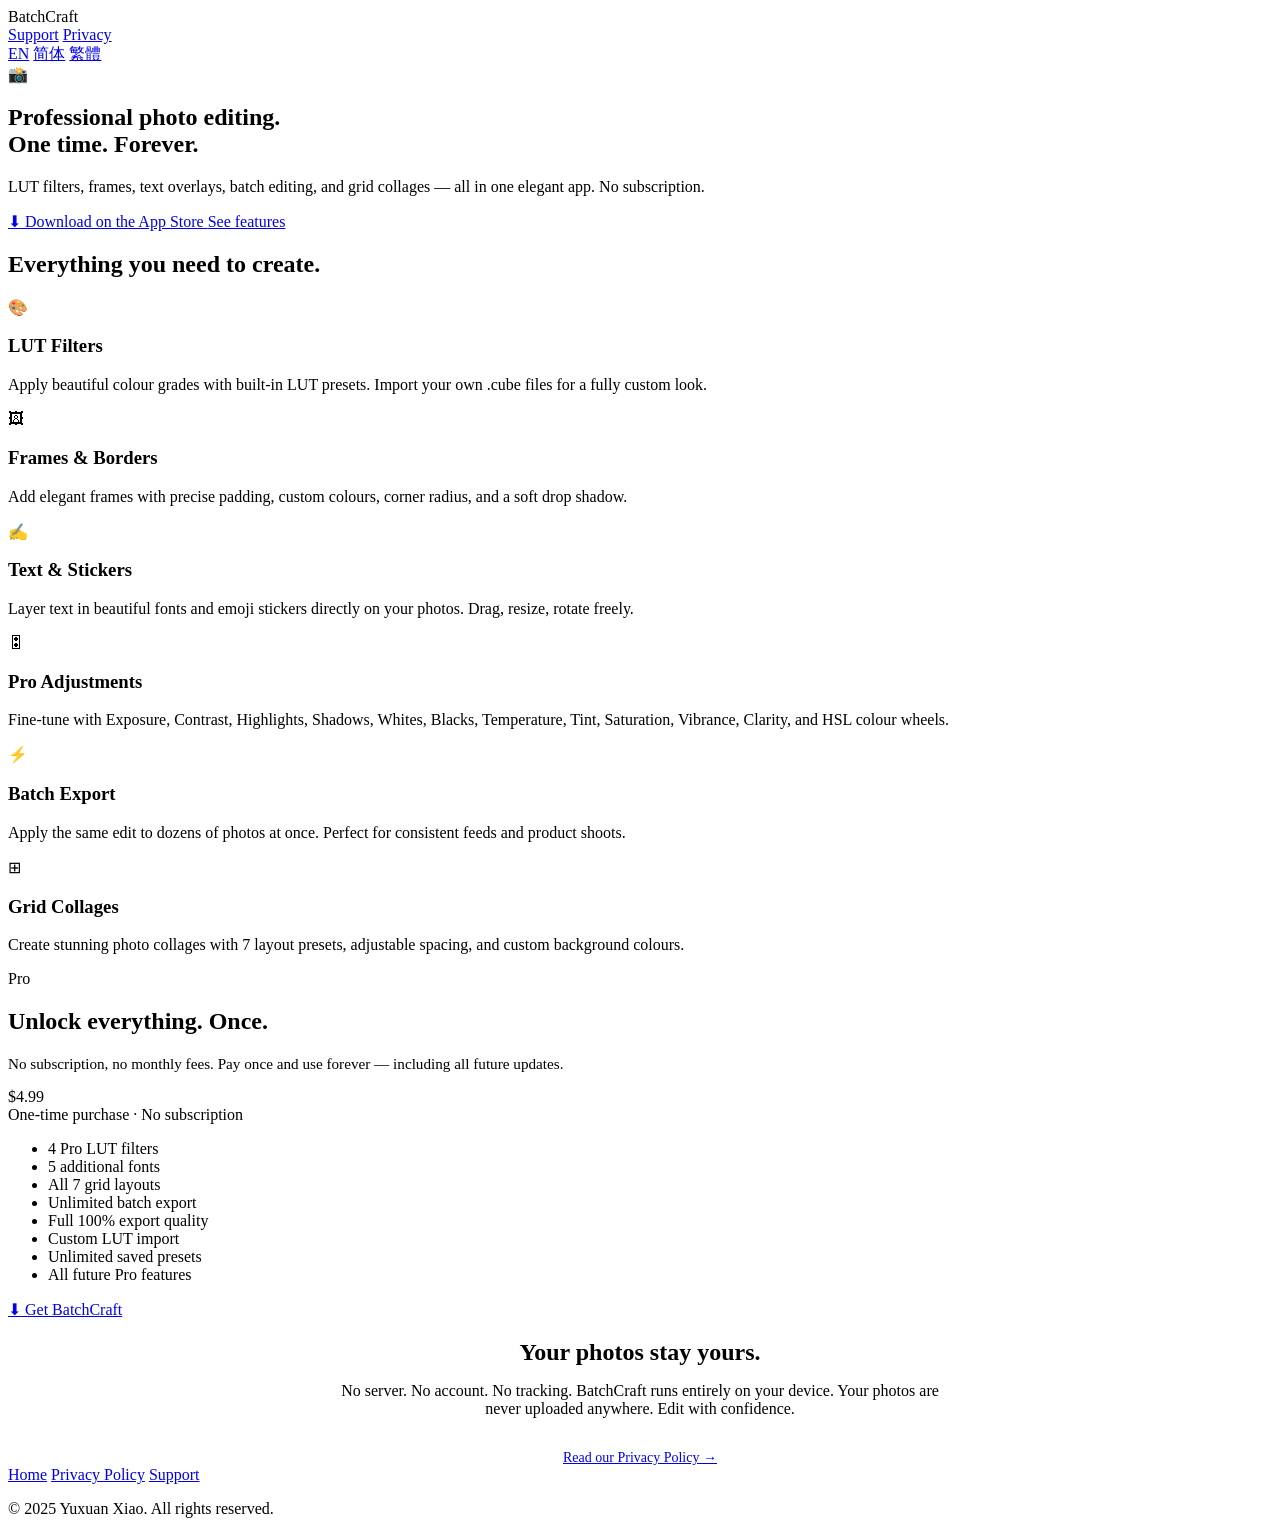
==== index.html @ df3e440c "Create index.html" ====
<!DOCTYPE html>
<html lang="en">
<head>
  <meta charset="UTF-8" />
  <meta name="viewport" content="width=device-width, initial-scale=1.0" />
  <title>BatchCraft — Professional Photo Editing for iPhone</title>
  <meta name="description" content="BatchCraft is a professional photo editor for iPhone. Powerful filters, frames, batch editing, and grid collages. One-time Pro unlock, no subscription." />
  <link rel="stylesheet" href="assets/style.css" />
</head>
<body>

<nav>
  <div class="nav-inner">
    <span class="nav-brand">BatchCraft</span>
    <div class="nav-links">
      <a href="support.html">Support</a>
      <a href="privacy.html">Privacy</a>
      <div class="lang-switcher">
        <a href="index.html" class="active">EN</a>
        <a href="index-zh-hans.html">简体</a>
        <a href="index-zh-hant.html">繁體</a>
      </div>
    </div>
  </div>
</nav>

<!-- Hero -->
<section class="hero">
  <div class="hero-icon">📸</div>
  <h1>Professional photo editing.<br /><span>One time. Forever.</span></h1>
  <p>LUT filters, frames, text overlays, batch editing, and grid collages — all in one elegant app. No subscription.</p>
  <div class="cta-group">
    <a href="#" class="btn-primary">
      <!-- Replace href with your App Store link -->
      ⬇ Download on the App Store
    </a>
    <a href="#features" class="btn-secondary">See features</a>
  </div>
</section>

<div class="section-divider"></div>

<!-- Features -->
<section class="section" id="features">
  <div class="container">
    <h2 class="section-title">Everything you need to create.</h2>
    <div class="features-grid">

      <div class="feature-card">
        <div class="feature-icon">🎨</div>
        <h3>LUT Filters</h3>
        <p>Apply beautiful colour grades with built-in LUT presets. Import your own .cube files for a fully custom look.</p>
      </div>

      <div class="feature-card">
        <div class="feature-icon">🖼</div>
        <h3>Frames &amp; Borders</h3>
        <p>Add elegant frames with precise padding, custom colours, corner radius, and a soft drop shadow.</p>
      </div>

      <div class="feature-card">
        <div class="feature-icon">✍️</div>
        <h3>Text &amp; Stickers</h3>
        <p>Layer text in beautiful fonts and emoji stickers directly on your photos. Drag, resize, rotate freely.</p>
      </div>

      <div class="feature-card">
        <div class="feature-icon">🎛</div>
        <h3>Pro Adjustments</h3>
        <p>Fine-tune with Exposure, Contrast, Highlights, Shadows, Whites, Blacks, Temperature, Tint, Saturation, Vibrance, Clarity, and HSL colour wheels.</p>
      </div>

      <div class="feature-card">
        <div class="feature-icon">⚡</div>
        <h3>Batch Export</h3>
        <p>Apply the same edit to dozens of photos at once. Perfect for consistent feeds and product shoots.</p>
      </div>

      <div class="feature-card">
        <div class="feature-icon">⊞</div>
        <h3>Grid Collages</h3>
        <p>Create stunning photo collages with 7 layout presets, adjustable spacing, and custom background colours.</p>
      </div>

    </div>
  </div>
</section>

<div class="section-divider"></div>

<!-- Pro -->
<section class="section" id="pro">
  <div class="pro-callout">
    <span class="pro-badge">Pro</span>
    <h2>Unlock everything. Once.</h2>
    <p style="color:var(--text-sec); font-size:0.95rem;">No subscription, no monthly fees. Pay once and use forever — including all future updates.</p>
    <div class="price">$4.99</div>
    <div class="price-note">One-time purchase · No subscription</div>
    <ul class="pro-features-list">
      <li>4 Pro LUT filters</li>
      <li>5 additional fonts</li>
      <li>All 7 grid layouts</li>
      <li>Unlimited batch export</li>
      <li>Full 100% export quality</li>
      <li>Custom LUT import</li>
      <li>Unlimited saved presets</li>
      <li>All future Pro features</li>
    </ul>
    <a href="#" class="btn-primary">⬇ Get BatchCraft</a>
  </div>
</section>

<div class="section-divider"></div>

<!-- Privacy promise -->
<section class="section">
  <div class="container" style="text-align:center; max-width:600px; margin:0 auto;">
    <h2 class="section-title" style="margin-bottom:16px;">Your photos stay yours.</h2>
    <p style="color:var(--text-sec);">No server. No account. No tracking. BatchCraft runs entirely on your device. Your photos are never uploaded anywhere. Edit with confidence.</p>
    <a href="privacy.html" style="display:inline-block; margin-top:16px; font-size:0.875rem;">Read our Privacy Policy →</a>
  </div>
</section>

<footer>
  <div class="footer-links">
    <a href="index.html">Home</a>
    <a href="privacy.html">Privacy Policy</a>
    <a href="support.html">Support</a>
  </div>
  <p>© 2025 Yuxuan Xiao. All rights reserved.</p>
</footer>

</body>
</html>
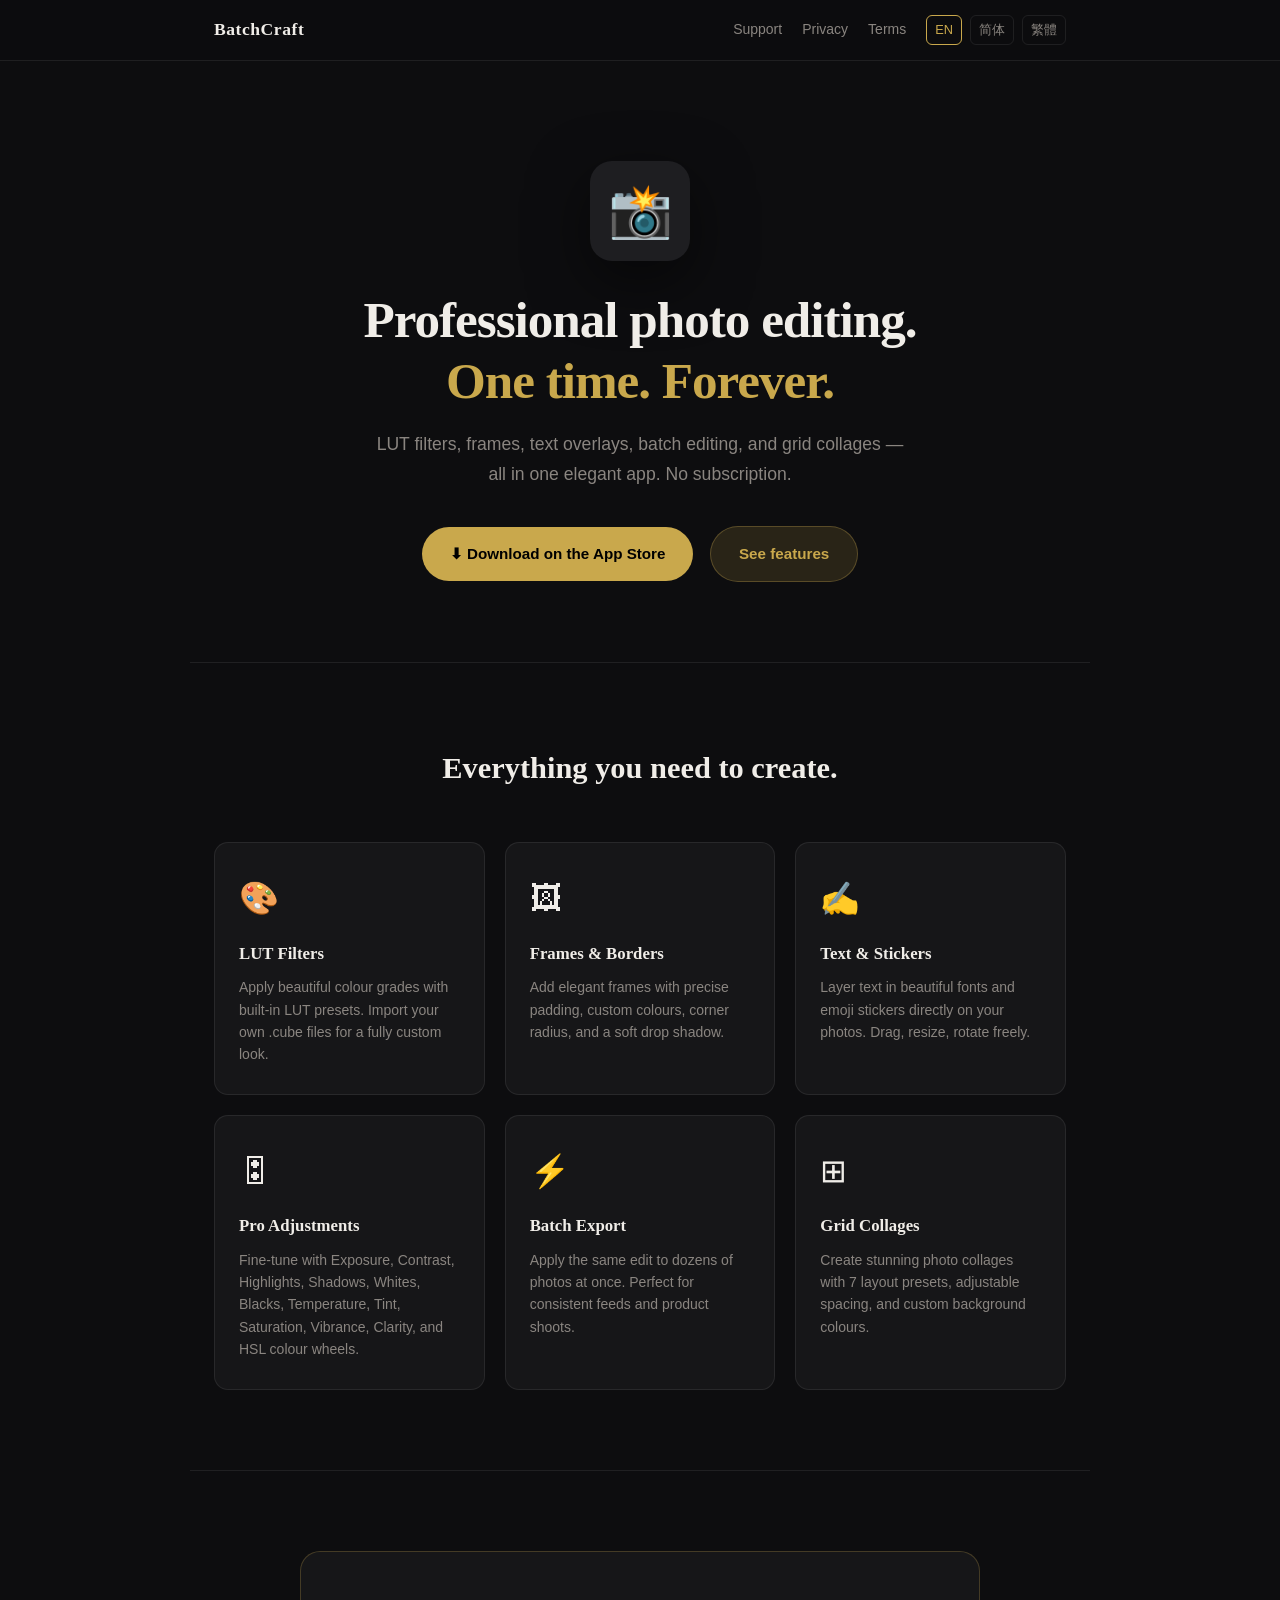
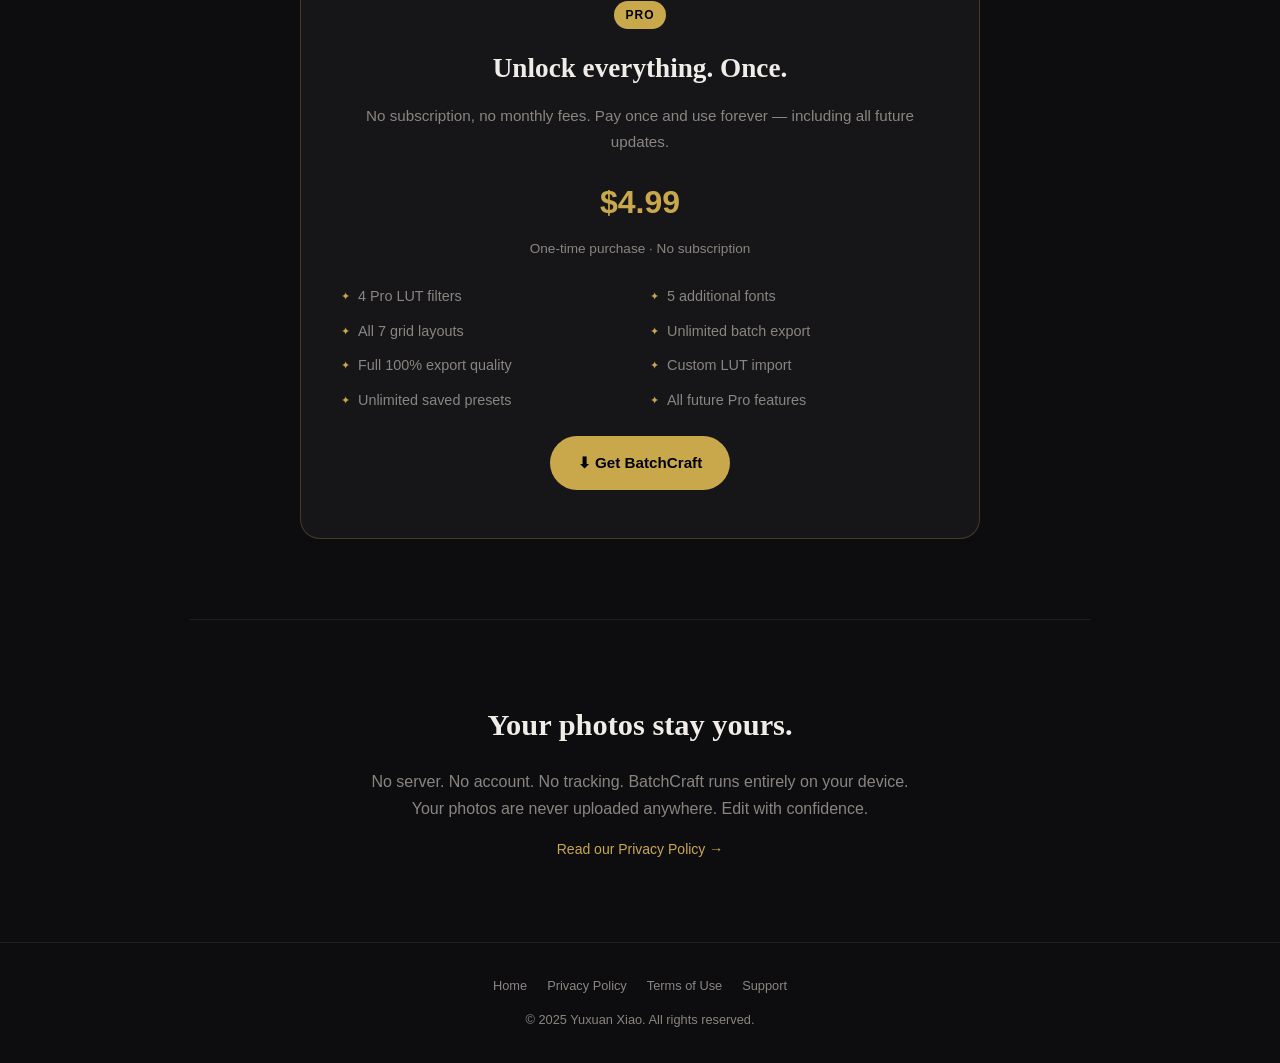
==== commit 6ae0b3bc: "Update index.html" ====
--- a/index.html
+++ b/index.html
@@ -15,6 +15,7 @@
     <div class="nav-links">
       <a href="support.html">Support</a>
       <a href="privacy.html">Privacy</a>
+      <a href="terms.html">Terms</a>
       <div class="lang-switcher">
         <a href="index.html" class="active">EN</a>
         <a href="index-zh-hans.html">简体</a>
@@ -125,6 +126,7 @@
   <div class="footer-links">
     <a href="index.html">Home</a>
     <a href="privacy.html">Privacy Policy</a>
+    <a href="terms.html">Terms of Use</a>
     <a href="support.html">Support</a>
   </div>
   <p>© 2025 Yuxuan Xiao. All rights reserved.</p>
--- a/assets/style.css
+++ b/assets/style.css
@@ -0,0 +1,420 @@
+/* ============================================================
+   BatchCraft — Shared Stylesheet
+   Dark gold palette matching the iOS app
+   ============================================================ */
+
+:root {
+  --bg:          #0D0D0F;
+  --surface:     #161618;
+  --surface-2:   #1E1E21;
+  --accent:      #C9A84C;
+  --accent-dim:  rgba(201,168,76,0.15);
+  --text-pri:    #F0EDE8;
+  --text-sec:    #8A8580;
+  --border:      rgba(255,255,255,0.08);
+  --radius:      14px;
+  --font:        -apple-system, BlinkMacSystemFont, "Segoe UI", Helvetica, Arial, sans-serif;
+  --font-serif:  "Georgia", "Palatino Linotype", serif;
+  --max-w:       900px;
+}
+
+*, *::before, *::after { box-sizing: border-box; margin: 0; padding: 0; }
+
+html { scroll-behavior: smooth; }
+
+body {
+  background: var(--bg);
+  color: var(--text-pri);
+  font-family: var(--font);
+  font-size: 16px;
+  line-height: 1.7;
+  -webkit-font-smoothing: antialiased;
+}
+
+a { color: var(--accent); text-decoration: none; }
+a:hover { text-decoration: underline; }
+
+/* ── Layout ─────────────────────────────────────────────── */
+
+.container {
+  max-width: var(--max-w);
+  margin: 0 auto;
+  padding: 0 24px;
+}
+
+/* ── Nav ─────────────────────────────────────────────────── */
+
+nav {
+  position: sticky;
+  top: 0;
+  z-index: 100;
+  background: rgba(13,13,15,0.85);
+  backdrop-filter: blur(16px);
+  -webkit-backdrop-filter: blur(16px);
+  border-bottom: 1px solid var(--border);
+}
+
+.nav-inner {
+  display: flex;
+  align-items: center;
+  justify-content: space-between;
+  height: 60px;
+  max-width: var(--max-w);
+  margin: 0 auto;
+  padding: 0 24px;
+}
+
+.nav-brand {
+  font-family: var(--font-serif);
+  font-weight: 700;
+  font-size: 1.1rem;
+  color: var(--text-pri);
+  letter-spacing: 0.03em;
+}
+
+.nav-links {
+  display: flex;
+  gap: 20px;
+  align-items: center;
+  font-size: 0.875rem;
+}
+
+.nav-links a {
+  color: var(--text-sec);
+  transition: color 0.2s;
+}
+.nav-links a:hover { color: var(--text-pri); text-decoration: none; }
+
+.lang-switcher {
+  display: flex;
+  gap: 8px;
+  font-size: 0.8rem;
+}
+.lang-switcher a {
+  padding: 3px 8px;
+  border-radius: 6px;
+  color: var(--text-sec);
+  border: 1px solid var(--border);
+  transition: all 0.2s;
+}
+.lang-switcher a:hover,
+.lang-switcher a.active {
+  color: var(--accent);
+  border-color: var(--accent);
+  text-decoration: none;
+}
+
+/* ── Hero ────────────────────────────────────────────────── */
+
+.hero {
+  padding: 100px 24px 80px;
+  text-align: center;
+}
+
+.hero-icon {
+  width: 100px;
+  height: 100px;
+  border-radius: 22px;
+  margin: 0 auto 28px;
+  background: var(--surface-2);
+  display: flex;
+  align-items: center;
+  justify-content: center;
+  font-size: 52px;
+  box-shadow: 0 20px 60px rgba(0,0,0,0.5);
+}
+
+.hero h1 {
+  font-family: var(--font-serif);
+  font-size: clamp(2rem, 5vw, 3.2rem);
+  font-weight: 700;
+  color: var(--text-pri);
+  letter-spacing: -0.02em;
+  line-height: 1.2;
+  margin-bottom: 18px;
+}
+
+.hero h1 span { color: var(--accent); }
+
+.hero p {
+  font-size: 1.1rem;
+  color: var(--text-sec);
+  max-width: 540px;
+  margin: 0 auto 36px;
+}
+
+.btn-primary {
+  display: inline-flex;
+  align-items: center;
+  gap: 10px;
+  background: var(--accent);
+  color: #000;
+  font-weight: 700;
+  font-size: 0.95rem;
+  padding: 14px 28px;
+  border-radius: 50px;
+  transition: opacity 0.2s, transform 0.2s;
+}
+.btn-primary:hover { opacity: 0.88; transform: translateY(-1px); text-decoration: none; }
+
+.btn-secondary {
+  display: inline-flex;
+  align-items: center;
+  gap: 10px;
+  background: var(--accent-dim);
+  color: var(--accent);
+  font-weight: 600;
+  font-size: 0.95rem;
+  padding: 14px 28px;
+  border-radius: 50px;
+  border: 1px solid rgba(201,168,76,0.3);
+  transition: opacity 0.2s;
+  margin-left: 12px;
+}
+.btn-secondary:hover { opacity: 0.8; text-decoration: none; }
+
+/* ── Features ────────────────────────────────────────────── */
+
+.section { padding: 80px 24px; }
+.section-title {
+  font-family: var(--font-serif);
+  font-size: 1.9rem;
+  font-weight: 700;
+  text-align: center;
+  margin-bottom: 48px;
+  color: var(--text-pri);
+}
+
+.features-grid {
+  display: grid;
+  grid-template-columns: repeat(auto-fit, minmax(240px, 1fr));
+  gap: 20px;
+  max-width: var(--max-w);
+  margin: 0 auto;
+}
+
+.feature-card {
+  background: var(--surface);
+  border: 1px solid var(--border);
+  border-radius: var(--radius);
+  padding: 28px 24px;
+  transition: border-color 0.2s;
+}
+.feature-card:hover { border-color: rgba(201,168,76,0.3); }
+
+.feature-icon {
+  font-size: 2rem;
+  margin-bottom: 14px;
+}
+
+.feature-card h3 {
+  font-family: var(--font-serif);
+  font-size: 1.05rem;
+  margin-bottom: 8px;
+  color: var(--text-pri);
+}
+
+.feature-card p {
+  font-size: 0.875rem;
+  color: var(--text-sec);
+  line-height: 1.6;
+}
+
+/* ── Pro Callout ─────────────────────────────────────────── */
+
+.pro-callout {
+  background: var(--surface);
+  border: 1px solid rgba(201,168,76,0.25);
+  border-radius: 20px;
+  padding: 48px 40px;
+  max-width: 680px;
+  margin: 0 auto;
+  text-align: center;
+}
+
+.pro-badge {
+  display: inline-block;
+  background: var(--accent);
+  color: #000;
+  font-weight: 700;
+  font-size: 0.75rem;
+  letter-spacing: 0.08em;
+  padding: 4px 12px;
+  border-radius: 20px;
+  margin-bottom: 16px;
+  text-transform: uppercase;
+}
+
+.pro-callout h2 {
+  font-family: var(--font-serif);
+  font-size: 1.7rem;
+  margin-bottom: 12px;
+  color: var(--text-pri);
+}
+
+.pro-callout .price {
+  font-size: 2rem;
+  font-weight: 700;
+  color: var(--accent);
+  margin: 20px 0 8px;
+}
+
+.pro-callout .price-note {
+  font-size: 0.85rem;
+  color: var(--text-sec);
+  margin-bottom: 24px;
+}
+
+.pro-features-list {
+  list-style: none;
+  display: grid;
+  grid-template-columns: 1fr 1fr;
+  gap: 10px 20px;
+  text-align: left;
+  margin: 24px 0;
+}
+
+.pro-features-list li {
+  font-size: 0.9rem;
+  color: var(--text-sec);
+  display: flex;
+  align-items: center;
+  gap: 8px;
+}
+.pro-features-list li::before {
+  content: "✦";
+  color: var(--accent);
+  font-size: 0.7rem;
+  flex-shrink: 0;
+}
+
+/* ── Privacy / Support page content ─────────────────────── */
+
+.page-header {
+  padding: 60px 24px 40px;
+  border-bottom: 1px solid var(--border);
+}
+.page-header h1 {
+  font-family: var(--font-serif);
+  font-size: 2rem;
+  color: var(--text-pri);
+  margin-bottom: 8px;
+}
+.page-header p {
+  color: var(--text-sec);
+  font-size: 0.9rem;
+}
+
+.prose {
+  max-width: 720px;
+  margin: 0 auto;
+  padding: 48px 24px 80px;
+}
+
+.prose h2 {
+  font-family: var(--font-serif);
+  font-size: 1.2rem;
+  color: var(--text-pri);
+  margin: 36px 0 12px;
+}
+.prose h2:first-child { margin-top: 0; }
+
+.prose p { color: var(--text-sec); margin-bottom: 16px; }
+
+.prose ul {
+  list-style: none;
+  margin: 0 0 16px 0;
+  padding: 0;
+}
+.prose ul li {
+  color: var(--text-sec);
+  padding: 6px 0 6px 20px;
+  position: relative;
+  font-size: 0.95rem;
+}
+.prose ul li::before {
+  content: "–";
+  position: absolute;
+  left: 0;
+  color: var(--accent);
+}
+
+.prose .highlight-box {
+  background: var(--accent-dim);
+  border: 1px solid rgba(201,168,76,0.2);
+  border-radius: 10px;
+  padding: 16px 20px;
+  margin: 20px 0;
+  font-size: 0.9rem;
+  color: var(--text-sec);
+}
+.prose .highlight-box strong { color: var(--text-pri); }
+
+/* ── FAQ ─────────────────────────────────────────────────── */
+
+.faq-item {
+  border-bottom: 1px solid var(--border);
+  padding: 24px 0;
+}
+.faq-item:first-child { padding-top: 0; }
+
+.faq-item h3 {
+  font-family: var(--font-serif);
+  font-size: 1rem;
+  color: var(--text-pri);
+  margin-bottom: 10px;
+}
+
+.faq-item p {
+  font-size: 0.9rem;
+  color: var(--text-sec);
+}
+
+/* ── Contact card ────────────────────────────────────────── */
+
+.contact-card {
+  background: var(--surface);
+  border: 1px solid var(--border);
+  border-radius: var(--radius);
+  padding: 32px;
+  text-align: center;
+  margin: 40px 0;
+}
+.contact-card h2 {
+  font-family: var(--font-serif);
+  font-size: 1.3rem;
+  margin-bottom: 10px;
+}
+.contact-card p { font-size: 0.9rem; color: var(--text-sec); margin-bottom: 20px; }
+
+/* ── Footer ──────────────────────────────────────────────── */
+
+footer {
+  border-top: 1px solid var(--border);
+  padding: 32px 24px;
+  text-align: center;
+  font-size: 0.8rem;
+  color: var(--text-sec);
+}
+footer a { color: var(--text-sec); }
+footer a:hover { color: var(--accent); }
+.footer-links { display: flex; gap: 20px; justify-content: center; margin-bottom: 12px; flex-wrap: wrap; }
+
+/* ── Divider ─────────────────────────────────────────────── */
+.section-divider {
+  height: 1px;
+  background: var(--border);
+  max-width: var(--max-w);
+  margin: 0 auto;
+}
+
+/* ── Responsive ──────────────────────────────────────────── */
+
+@media (max-width: 600px) {
+  .hero { padding: 60px 20px 50px; }
+  .pro-callout { padding: 32px 20px; }
+  .pro-features-list { grid-template-columns: 1fr; }
+  .btn-secondary { margin-left: 0; margin-top: 12px; }
+  .hero .cta-group { display: flex; flex-direction: column; align-items: center; gap: 12px; }
+  .btn-secondary { margin: 0; }
+}
